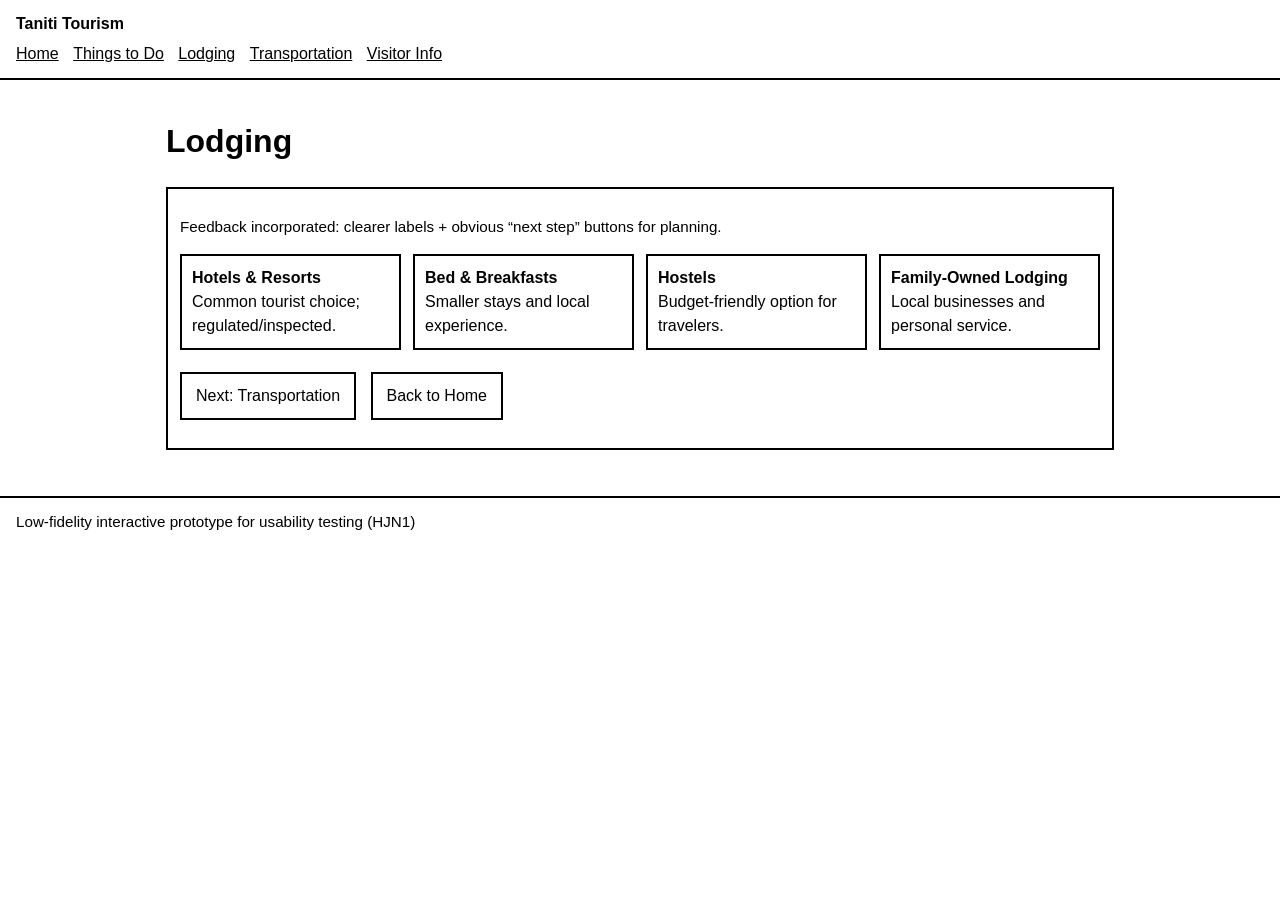
==== lodging.html @ 08d8c1f0 "Add files via upload" ====
<!doctype html>
<html lang="en">
<head>
  <meta charset="utf-8" />
  <meta name="viewport" content="width=device-width,initial-scale=1" />
  <title>Taniti Tourism — Lodging</title>
  <link rel="stylesheet" href="styles.css" />
</head>
<body>
<header>
  <span class="brand">Taniti Tourism</span>
  <nav aria-label="Primary navigation">
    <a href="index.html">Home</a>
    <a href="things-to-do.html">Things to Do</a>
    <a href="lodging.html" aria-current="page">Lodging</a>
    <a href="transportation.html">Transportation</a>
    <a href="visitor-info.html">Visitor Info</a>
  </nav>
</header>

<main>
  <h1>Lodging</h1>

  <section class="section">
    <p class="small">
      Feedback incorporated: clearer labels + obvious “next step” buttons for planning.
    </p>

    <div class="grid">
      <div class="card">
        <strong>Hotels &amp; Resorts</strong><br />
        Common tourist choice; regulated/inspected.
      </div>
      <div class="card">
        <strong>Bed &amp; Breakfasts</strong><br />
        Smaller stays and local experience.
      </div>
      <div class="card">
        <strong>Hostels</strong><br />
        Budget-friendly option for travelers.
      </div>
      <div class="card">
        <strong>Family-Owned Lodging</strong><br />
        Local businesses and personal service.
      </div>
    </div>

    <p>
      <a class="btn" href="transportation.html">Next: Transportation</a>
      <a class="btn" href="index.html">Back to Home</a>
    </p>
  </section>
</main>

<footer><span class="small">Low-fidelity interactive prototype for usability testing (HJN1)</span></footer>
</body>
</html>
---- styles.css ----
/* Taniti Tourism — Low-fidelity interactive prototype (WGU HJN1)*/

:root {
  font-family: Arial, sans-serif;
  line-height: 1.5;
}

* { box-sizing: border-box; }

body {
  margin: 0;
  color: #000;
  background: #fff;
}

header {
  border-bottom: 2px solid #000;
  padding: 12px 16px;
}

.brand {
  font-weight: 700;
  display: inline-block;
  margin-right: 16px;
}

nav a {
  display: inline-block;
  margin: 6px 10px 0 0;
  color: #000;
  text-decoration: underline;
}

main {
  padding: 16px;
  max-width: 980px;
  margin: 0 auto;
}

.section {
  border: 2px solid #000;
  padding: 12px;
  margin: 12px 0;
}

.grid {
  display: grid;
  gap: 12px;
  grid-template-columns: repeat(auto-fit, minmax(220px, 1fr));
}

.card {
  border: 2px solid #000;
  padding: 10px;
}

.btn {
  display: inline-block;
  border: 2px solid #000;
  padding: 10px 14px;
  background: #fff;
  color: #000;
  cursor: pointer;
  text-decoration: none;
  margin: 6px 10px 0 0;
}

.small {
  font-size: 0.95rem;
}

footer {
  border-top: 2px solid #000;
  padding: 12px 16px;
  margin-top: 18px;
}
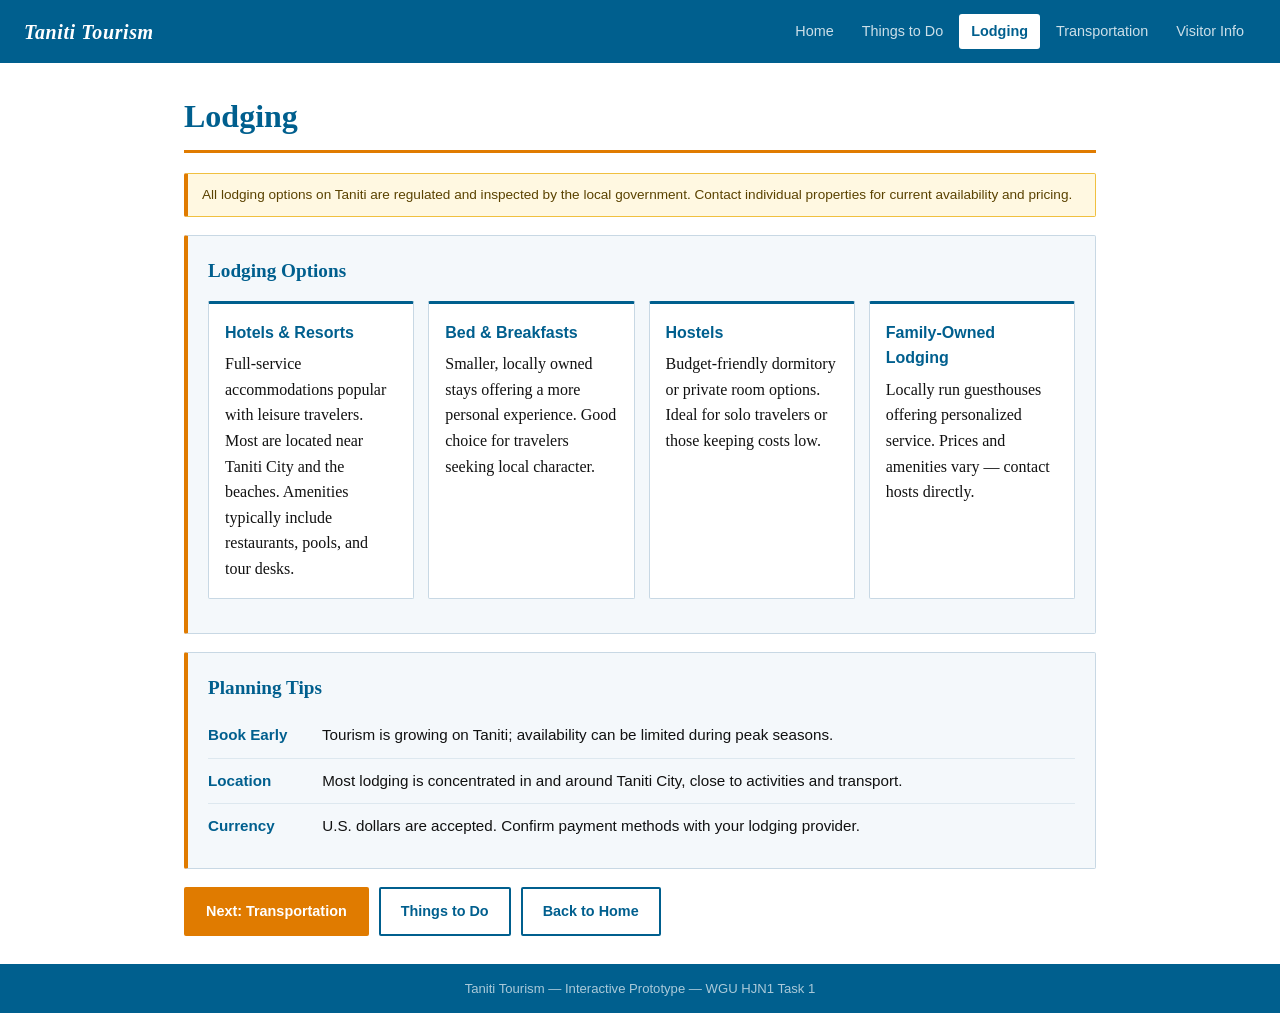
==== commit c0acd703: "Add files via upload" ====
--- a/lodging.html
+++ b/lodging.html
@@ -1,57 +1,75 @@
-<!doctype html>
-<html lang="en">
-<head>
-  <meta charset="utf-8" />
-  <meta name="viewport" content="width=device-width,initial-scale=1" />
-  <title>Taniti Tourism — Lodging</title>
-  <link rel="stylesheet" href="styles.css" />
-</head>
-<body>
-<header>
-  <span class="brand">Taniti Tourism</span>
-  <nav aria-label="Primary navigation">
-    <a href="index.html">Home</a>
-    <a href="things-to-do.html">Things to Do</a>
-    <a href="lodging.html" aria-current="page">Lodging</a>
-    <a href="transportation.html">Transportation</a>
-    <a href="visitor-info.html">Visitor Info</a>
-  </nav>
-</header>
-
-<main>
-  <h1>Lodging</h1>
-
-  <section class="section">
-    <p class="small">
-      Feedback incorporated: clearer labels + obvious “next step” buttons for planning.
-    </p>
-
-    <div class="grid">
-      <div class="card">
-        <strong>Hotels &amp; Resorts</strong><br />
-        Common tourist choice; regulated/inspected.
-      </div>
-      <div class="card">
-        <strong>Bed &amp; Breakfasts</strong><br />
-        Smaller stays and local experience.
-      </div>
-      <div class="card">
-        <strong>Hostels</strong><br />
-        Budget-friendly option for travelers.
-      </div>
-      <div class="card">
-        <strong>Family-Owned Lodging</strong><br />
-        Local businesses and personal service.
-      </div>
-    </div>
-
-    <p>
-      <a class="btn" href="transportation.html">Next: Transportation</a>
-      <a class="btn" href="index.html">Back to Home</a>
-    </p>
-  </section>
-</main>
-
-<footer><span class="small">Low-fidelity interactive prototype for usability testing (HJN1)</span></footer>
-</body>
-</html>
+<!doctype html>
+<html lang="en">
+<head>
+  <meta charset="utf-8" />
+  <meta name="viewport" content="width=device-width,initial-scale=1" />
+  <title>Taniti Tourism — Lodging</title>
+  <link rel="stylesheet" href="styles.css" />
+</head>
+<body>
+
+<header>
+  <span class="brand">Taniti Tourism</span>
+  <nav aria-label="Primary navigation">
+    <a href="index.html">Home</a>
+    <a href="things-to-do.html">Things to Do</a>
+    <a href="lodging.html" aria-current="page">Lodging</a>
+    <a href="transportation.html">Transportation</a>
+    <a href="visitor-info.html">Visitor Info</a>
+  </nav>
+</header>
+
+<main>
+  <h1>Lodging</h1>
+
+  <!-- Usability task F2: Locate lodging appropriate for a leisure traveler -->
+  <div class="prototype-notice">
+    All lodging options on Taniti are regulated and inspected by the local government.
+    Contact individual properties for current availability and pricing.
+  </div>
+
+  <section class="section" aria-labelledby="lodging-types-heading">
+    <h2 id="lodging-types-heading">Lodging Options</h2>
+    <div class="grid">
+      <div class="card">
+        <strong>Hotels &amp; Resorts</strong>
+        Full-service accommodations popular with leisure travelers. Most are located near Taniti City and the beaches.
+        Amenities typically include restaurants, pools, and tour desks.
+      </div>
+      <div class="card">
+        <strong>Bed &amp; Breakfasts</strong>
+        Smaller, locally owned stays offering a more personal experience. Good choice for travelers seeking local character.
+      </div>
+      <div class="card">
+        <strong>Hostels</strong>
+        Budget-friendly dormitory or private room options. Ideal for solo travelers or those keeping costs low.
+      </div>
+      <div class="card">
+        <strong>Family-Owned Lodging</strong>
+        Locally run guesthouses offering personalized service. Prices and amenities vary — contact hosts directly.
+      </div>
+    </div>
+  </section>
+
+  <section class="section" aria-labelledby="lodging-tips-heading">
+    <h2 id="lodging-tips-heading">Planning Tips</h2>
+    <ul class="info-list">
+      <li><strong>Book Early</strong> Tourism is growing on Taniti; availability can be limited during peak seasons.</li>
+      <li><strong>Location</strong> Most lodging is concentrated in and around Taniti City, close to activities and transport.</li>
+      <li><strong>Currency</strong> U.S. dollars are accepted. Confirm payment methods with your lodging provider.</li>
+    </ul>
+  </section>
+
+  <div class="btn-row">
+    <a class="btn btn-primary" href="transportation.html">Next: Transportation</a>
+    <a class="btn btn-secondary" href="things-to-do.html">Things to Do</a>
+    <a class="btn btn-secondary" href="index.html">Back to Home</a>
+  </div>
+</main>
+
+<footer>
+  Taniti Tourism &mdash; Interactive Prototype &mdash; WGU HJN1 Task 1
+</footer>
+
+</body>
+</html>
--- a/styles.css
+++ b/styles.css
@@ -1,76 +1,247 @@
-/* Taniti Tourism — Low-fidelity interactive prototype (WGU HJN1)*/
-
-:root {
-  font-family: Arial, sans-serif;
-  line-height: 1.5;
-}
-
-* { box-sizing: border-box; }
-
-body {
-  margin: 0;
-  color: #000;
-  background: #fff;
-}
-
-header {
-  border-bottom: 2px solid #000;
-  padding: 12px 16px;
-}
-
-.brand {
-  font-weight: 700;
-  display: inline-block;
-  margin-right: 16px;
-}
-
-nav a {
-  display: inline-block;
-  margin: 6px 10px 0 0;
-  color: #000;
-  text-decoration: underline;
-}
-
-main {
-  padding: 16px;
-  max-width: 980px;
-  margin: 0 auto;
-}
-
-.section {
-  border: 2px solid #000;
-  padding: 12px;
-  margin: 12px 0;
-}
-
-.grid {
-  display: grid;
-  gap: 12px;
-  grid-template-columns: repeat(auto-fit, minmax(220px, 1fr));
-}
-
-.card {
-  border: 2px solid #000;
-  padding: 10px;
-}
-
-.btn {
-  display: inline-block;
-  border: 2px solid #000;
-  padding: 10px 14px;
-  background: #fff;
-  color: #000;
-  cursor: pointer;
-  text-decoration: none;
-  margin: 6px 10px 0 0;
-}
-
-.small {
-  font-size: 0.95rem;
-}
-
-footer {
-  border-top: 2px solid #000;
-  padding: 12px 16px;
-  margin-top: 18px;
-}
+/* Taniti Tourism — Interactive Prototype (WGU HJN1 Task 1) */
+
+:root {
+  --brand:   #005f8e;
+  --accent:  #e07b00;
+  --border:  #222222;
+  --bg:      #ffffff;
+  --surface: #f4f8fb;
+  --text:    #111111;
+  --muted:   #555555;
+  font-family: Georgia, "Times New Roman", serif;
+  line-height: 1.6;
+}
+
+* { box-sizing: border-box; margin: 0; padding: 0; }
+
+body {
+  color: var(--text);
+  background: var(--bg);
+  min-height: 100vh;
+  display: flex;
+  flex-direction: column;
+}
+
+/* ── Header / Nav ── */
+header {
+  background: var(--brand);
+  color: #fff;
+  padding: 14px 24px;
+  display: flex;
+  align-items: center;
+  flex-wrap: wrap;
+  gap: 12px;
+}
+
+.brand {
+  font-size: 1.25rem;
+  font-weight: 700;
+  letter-spacing: .03em;
+  color: #fff;
+  margin-right: auto;
+  font-style: italic;
+}
+
+nav {
+  display: flex;
+  flex-wrap: wrap;
+  gap: 4px;
+}
+
+nav a {
+  color: #ffffffcc;
+  text-decoration: none;
+  padding: 6px 12px;
+  border-radius: 3px;
+  font-family: Arial, sans-serif;
+  font-size: 0.9rem;
+  transition: background .15s, color .15s;
+}
+
+nav a:hover {
+  background: rgba(255,255,255,.18);
+  color: #fff;
+}
+
+nav a[aria-current="page"] {
+  background: #fff;
+  color: var(--brand);
+  font-weight: 700;
+}
+
+/* ── Main ── */
+main {
+  flex: 1;
+  padding: 28px 24px;
+  max-width: 960px;
+  margin: 0 auto;
+  width: 100%;
+}
+
+h1 {
+  font-size: 2rem;
+  color: var(--brand);
+  margin-bottom: 20px;
+  border-bottom: 3px solid var(--accent);
+  padding-bottom: 8px;
+}
+
+h2 {
+  font-size: 1.2rem;
+  margin-bottom: 10px;
+  color: var(--brand);
+}
+
+/* ── Sections ── */
+.section {
+  border: 1px solid #c8d8e4;
+  border-left: 4px solid var(--accent);
+  background: var(--surface);
+  padding: 20px;
+  margin: 18px 0;
+  border-radius: 2px;
+}
+
+/* ── Hero ── */
+.hero {
+  background: var(--brand);
+  color: #fff;
+  padding: 36px 24px;
+  margin: 0 0 18px;
+  border-radius: 2px;
+  border-left: 4px solid var(--accent);
+}
+
+.hero h2 {
+  color: #fff;
+  font-size: 1.6rem;
+  margin-bottom: 6px;
+}
+
+.hero .tagline {
+  font-family: Arial, sans-serif;
+  font-size: 0.95rem;
+  color: #ffffffbb;
+  margin-bottom: 18px;
+  letter-spacing: .06em;
+}
+
+/* ── Grid / Cards ── */
+.grid {
+  display: grid;
+  gap: 14px;
+  grid-template-columns: repeat(auto-fit, minmax(200px, 1fr));
+  margin: 14px 0;
+}
+
+.card {
+  border: 1px solid #c8d8e4;
+  border-top: 3px solid var(--brand);
+  background: #fff;
+  padding: 16px;
+  border-radius: 2px;
+}
+
+.card strong {
+  display: block;
+  margin-bottom: 6px;
+  color: var(--brand);
+  font-family: Arial, sans-serif;
+}
+
+/* ── Buttons ── */
+.btn-row {
+  display: flex;
+  flex-wrap: wrap;
+  gap: 10px;
+  margin-top: 18px;
+}
+
+.btn {
+  display: inline-block;
+  padding: 11px 20px;
+  font-family: Arial, sans-serif;
+  font-size: 0.9rem;
+  font-weight: 700;
+  text-decoration: none;
+  border-radius: 2px;
+  cursor: pointer;
+  transition: background .15s, color .15s, border-color .15s;
+}
+
+.btn-primary {
+  background: var(--accent);
+  color: #fff;
+  border: 2px solid var(--accent);
+}
+
+.btn-primary:hover {
+  background: #c46d00;
+  border-color: #c46d00;
+}
+
+.btn-secondary {
+  background: #fff;
+  color: var(--brand);
+  border: 2px solid var(--brand);
+}
+
+.btn-secondary:hover {
+  background: var(--brand);
+  color: #fff;
+}
+
+/* ── Info list ── */
+.info-list {
+  list-style: none;
+  padding: 0;
+}
+
+.info-list li {
+  padding: 10px 0;
+  border-bottom: 1px solid #dde8ef;
+  font-family: Arial, sans-serif;
+  font-size: 0.95rem;
+}
+
+.info-list li:last-child { border-bottom: none; }
+
+.info-list li strong {
+  color: var(--brand);
+  display: inline-block;
+  min-width: 110px;
+}
+
+/* ── Prototype notice ── */
+.prototype-notice {
+  background: #fff8e1;
+  border: 1px solid #f0c040;
+  border-left: 4px solid var(--accent);
+  padding: 10px 14px;
+  font-family: Arial, sans-serif;
+  font-size: 0.85rem;
+  color: #5a4200;
+  margin-bottom: 18px;
+  border-radius: 2px;
+}
+
+/* ── Footer ── */
+footer {
+  background: var(--brand);
+  color: #ffffffaa;
+  padding: 14px 24px;
+  font-family: Arial, sans-serif;
+  font-size: 0.82rem;
+  text-align: center;
+  margin-top: auto;
+}
+
+/* ── Responsive ── */
+@media (max-width: 600px) {
+  header { flex-direction: column; align-items: flex-start; }
+  nav { gap: 2px; }
+  nav a { padding: 5px 9px; font-size: 0.85rem; }
+  h1 { font-size: 1.5rem; }
+  main { padding: 18px 14px; }
+  .hero { padding: 24px 16px; }
+}
